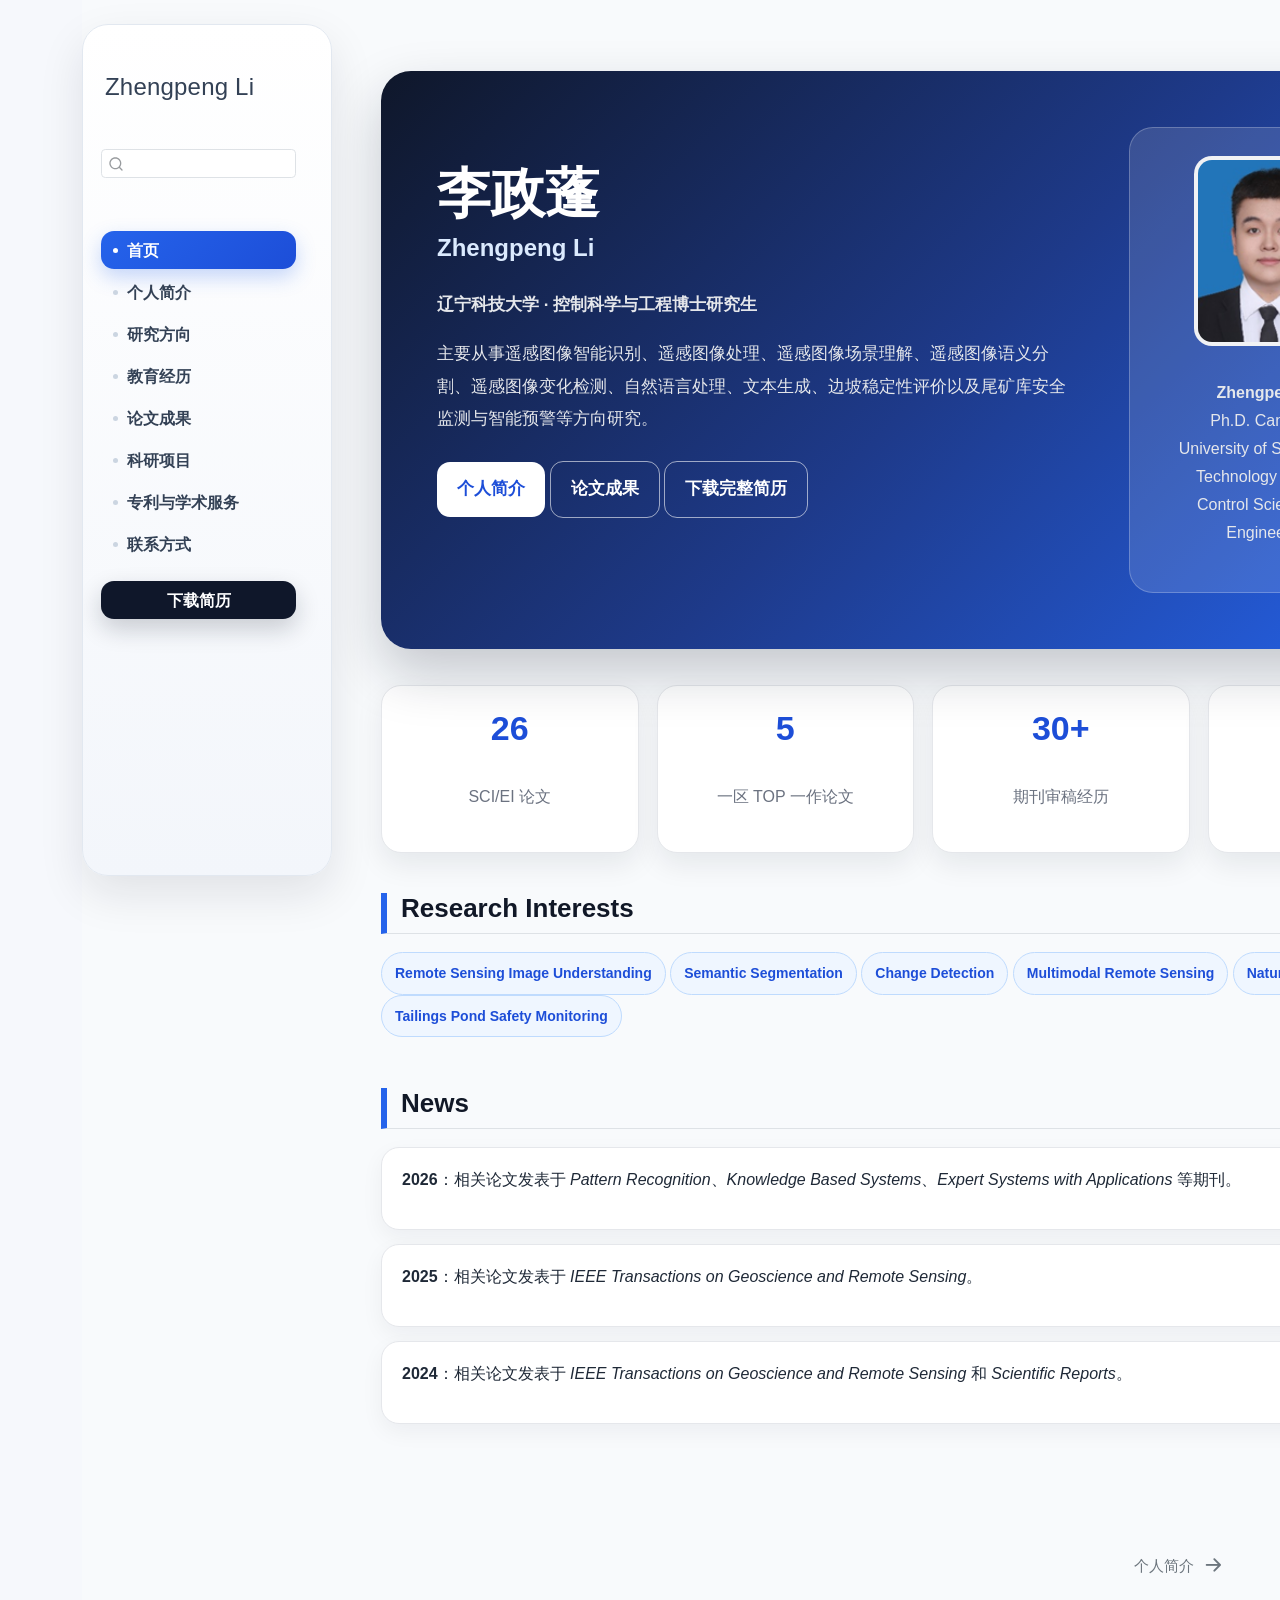
==== docs/index.html @ 73897a8d "Deploy homepage docs only" ====
<!DOCTYPE html>
<html xmlns="http://www.w3.org/1999/xhtml" lang="en" xml:lang="en"><head>

<meta charset="utf-8">
<meta name="generator" content="quarto-1.9.38">

<meta name="viewport" content="width=device-width, initial-scale=1.0, user-scalable=yes">


<title>首页 – Zhengpeng Li</title>
<style>
/* Default styles provided by pandoc.
** See https://pandoc.org/MANUAL.html#variables-for-html for config info.
*/
code{white-space: pre-wrap;}
span.smallcaps{font-variant: small-caps;}
div.columns{display: flex; gap: min(4vw, 1.5em);}
div.column{flex: auto; overflow-x: auto;}
div.hanging-indent{margin-left: 1.5em; text-indent: -1.5em;}
ul.task-list{list-style: none;}
ul.task-list li input[type="checkbox"] {
  width: 0.8em;
  margin: 0 0.8em 0.2em -1em; /* quarto-specific, see https://github.com/quarto-dev/quarto-cli/issues/4556 */ 
  vertical-align: middle;
}
</style>


<script src="site_libs/quarto-nav/quarto-nav.js"></script>
<script src="site_libs/quarto-nav/headroom.min.js"></script>
<script src="site_libs/clipboard/clipboard.min.js"></script>
<script src="site_libs/quarto-search/autocomplete.umd.js"></script>
<script src="site_libs/quarto-search/fuse.min.js"></script>
<script src="site_libs/quarto-search/quarto-search.js"></script>
<meta name="quarto:offset" content="./">
<link href="./about.html" rel="next">
<script src="site_libs/quarto-html/quarto.js" type="module"></script>
<script src="site_libs/quarto-html/tabsets/tabsets.js" type="module"></script>
<script src="site_libs/quarto-html/popper.min.js"></script>
<script src="site_libs/quarto-html/tippy.umd.min.js"></script>
<script src="site_libs/quarto-html/anchor.min.js"></script>
<link href="site_libs/quarto-html/tippy.css" rel="stylesheet">
<link href="site_libs/quarto-html/quarto-syntax-highlighting-15634bcf2e68342d4ad2dfa704d543f6.css" rel="stylesheet" id="quarto-text-highlighting-styles">
<script src="site_libs/bootstrap/bootstrap.min.js"></script>
<link href="site_libs/bootstrap/bootstrap-icons.css" rel="stylesheet">
<link href="site_libs/bootstrap/bootstrap-787e033c7b6f65c9dfccb6078e5d2d34.min.css" rel="stylesheet" append-hash="true" id="quarto-bootstrap" data-mode="light">
<script id="quarto-search-options" type="application/json">{
  "location": "sidebar",
  "copy-button": false,
  "collapse-after": 3,
  "panel-placement": "start",
  "type": "textbox",
  "limit": 50,
  "keyboard-shortcut": [
    "f",
    "/",
    "s"
  ],
  "show-item-context": false,
  "language": {
    "search-no-results-text": "No results",
    "search-matching-documents-text": "matching documents",
    "search-copy-link-title": "Copy link to search",
    "search-hide-matches-text": "Hide additional matches",
    "search-more-match-text": "more match in this document",
    "search-more-matches-text": "more matches in this document",
    "search-clear-button-title": "Clear",
    "search-text-placeholder": "",
    "search-detached-cancel-button-title": "Cancel",
    "search-submit-button-title": "Submit",
    "search-label": "Search"
  }
}</script>
<style>html{ scroll-behavior: smooth; }</style>


<link rel="stylesheet" href="styles.css">
</head>

<body class="nav-sidebar docked fullcontent quarto-light">

<div id="quarto-search-results"></div>
  <header id="quarto-header" class="headroom fixed-top">
  <nav class="quarto-secondary-nav">
    <div class="container-fluid d-flex">
      <button type="button" class="quarto-btn-toggle btn" data-bs-toggle="collapse" role="button" data-bs-target=".quarto-sidebar-collapse-item" aria-controls="quarto-sidebar" aria-expanded="false" aria-label="Toggle sidebar navigation" onclick="if (window.quartoToggleHeadroom) { window.quartoToggleHeadroom(); }">
        <i class="bi bi-layout-text-sidebar-reverse"></i>
      </button>
        <nav class="quarto-page-breadcrumbs" aria-label="breadcrumb"><ol class="breadcrumb"><li class="breadcrumb-item"><a href="./index.html">首页</a></li></ol></nav>
        <a class="flex-grow-1" role="navigation" data-bs-toggle="collapse" data-bs-target=".quarto-sidebar-collapse-item" aria-controls="quarto-sidebar" aria-expanded="false" aria-label="Toggle sidebar navigation" onclick="if (window.quartoToggleHeadroom) { window.quartoToggleHeadroom(); }">      
        </a>
      <button type="button" class="btn quarto-search-button" aria-label="Search" onclick="window.quartoOpenSearch();">
        <i class="bi bi-search"></i>
      </button>
    </div>
  </nav>
</header>
<!-- content -->
<div id="quarto-content" class="quarto-container page-columns page-rows-contents page-layout-article">
<!-- sidebar -->
  <nav id="quarto-sidebar" class="sidebar collapse collapse-horizontal quarto-sidebar-collapse-item sidebar-navigation docked overflow-auto">
    <div class="pt-lg-2 mt-2 text-left sidebar-header">
    <div class="sidebar-title mb-0 py-0">
      <a href="./">Zhengpeng Li</a> 
    </div>
      </div>
        <div class="mt-2 flex-shrink-0 align-items-center">
        <div class="sidebar-search">
        <div id="quarto-search" class="" title="Search"></div>
        </div>
        </div>
    <div class="sidebar-menu-container"> 
    <ul class="list-unstyled mt-1">
        <li class="sidebar-item">
  <div class="sidebar-item-container"> 
  <a href="./index.html" class="sidebar-item-text sidebar-link active">
 <span class="menu-text">首页</span></a>
  </div>
</li>
        <li class="sidebar-item">
  <div class="sidebar-item-container"> 
  <a href="./about.html" class="sidebar-item-text sidebar-link">
 <span class="menu-text">个人简介</span></a>
  </div>
</li>
        <li class="sidebar-item">
  <div class="sidebar-item-container"> 
  <a href="./research.html" class="sidebar-item-text sidebar-link">
 <span class="menu-text">研究方向</span></a>
  </div>
</li>
        <li class="sidebar-item">
  <div class="sidebar-item-container"> 
  <a href="./education.html" class="sidebar-item-text sidebar-link">
 <span class="menu-text">教育经历</span></a>
  </div>
</li>
        <li class="sidebar-item">
  <div class="sidebar-item-container"> 
  <a href="./publications.html" class="sidebar-item-text sidebar-link">
 <span class="menu-text">论文成果</span></a>
  </div>
</li>
        <li class="sidebar-item">
  <div class="sidebar-item-container"> 
  <a href="./projects.html" class="sidebar-item-text sidebar-link">
 <span class="menu-text">科研项目</span></a>
  </div>
</li>
        <li class="sidebar-item">
  <div class="sidebar-item-container"> 
  <a href="./service.html" class="sidebar-item-text sidebar-link">
 <span class="menu-text">专利与学术服务</span></a>
  </div>
</li>
        <li class="sidebar-item">
  <div class="sidebar-item-container"> 
  <a href="./contact.html" class="sidebar-item-text sidebar-link">
 <span class="menu-text">联系方式</span></a>
  </div>
</li>
        <li class="sidebar-item">
  <div class="sidebar-item-container"> 
  <a href="./CV.pdf" class="sidebar-item-text sidebar-link">
 <span class="menu-text">下载简历</span></a>
  </div>
</li>
    </ul>
    </div>
</nav>
<div id="quarto-sidebar-glass" class="quarto-sidebar-collapse-item" data-bs-toggle="collapse" data-bs-target=".quarto-sidebar-collapse-item"></div>
<!-- margin-sidebar -->
    
<!-- main -->
<main class="content" id="quarto-document-content">

<header id="title-block-header" class="quarto-title-block default">
<div class="quarto-title">
<h1 class="title">首页</h1>
</div>



<div class="quarto-title-meta">

    
  
    
  </div>
  


</header>


<div class="home-hero">
<section id="李政蓬" class="level1 home-left">
<h1>李政蓬</h1>
<section id="zhengpeng-li" class="level2">
<h2 class="anchored" data-anchor-id="zhengpeng-li">Zhengpeng Li</h2>
<p><strong>辽宁科技大学 · 控制科学与工程博士研究生</strong></p>
<p>主要从事遥感图像智能识别、遥感图像处理、遥感图像场景理解、遥感图像语义分割、遥感图像变化检测、自然语言处理、文本生成、边坡稳定性评价以及尾矿库安全监测与智能预警等方向研究。</p>
<div class="home-buttons">
<p><a href="./about.html" class="btn-main">个人简介</a> <a href="./publications.html" class="btn-light">论文成果</a> <a href="CV.pdf" class="btn-light" target="_blank">下载完整简历</a></p>
</div>
</section>
</section>
<div class="home-right">
<p><img class="profile-img" src="images/profile.png" alt="Zhengpeng Li" onerror="this.style.display='none'; document.querySelector('.avatar-fallback').style.display='flex';"></p>
<div class="avatar-fallback">
李
</div>
<p><strong>Zhengpeng Li</strong><br>
Ph.D.&nbsp;Candidate<br>
University of Science and Technology Liaoning<br>
Control Science and Engineering</p>
</div>
</div>
<div class="stats-grid">
<div class="stat-card">
<p><strong>26</strong><br>
SCI/EI 论文</p>
</div>
<div class="stat-card">
<p><strong>5</strong><br>
一区 TOP 一作论文</p>
</div>
<div class="stat-card">
<p><strong>30+</strong><br>
期刊审稿经历</p>
</div>
<div class="stat-card">
<p><strong>4</strong><br>
发明专利公开</p>
</div>
</div>
<section id="research-interests" class="level2">
<h2 class="anchored" data-anchor-id="research-interests">Research Interests</h2>
<div class="tag-box">
<p><span>Remote Sensing Image Understanding</span> <span>Semantic Segmentation</span> <span>Change Detection</span> <span>Multimodal Remote Sensing</span> <span>Natural Language Processing</span> <span>Tailings Pond Safety Monitoring</span></p>
</div>
</section>
<section id="news" class="level2">
<h2 class="anchored" data-anchor-id="news">News</h2>
<div class="news-card">
<p><strong>2026</strong>：相关论文发表于 <em>Pattern Recognition</em>、<em>Knowledge Based Systems</em>、<em>Expert Systems with Applications</em> 等期刊。</p>
</div>
<div class="news-card">
<p><strong>2025</strong>：相关论文发表于 <em>IEEE Transactions on Geoscience and Remote Sensing</em>。</p>
</div>
<div class="news-card">
<p><strong>2024</strong>：相关论文发表于 <em>IEEE Transactions on Geoscience and Remote Sensing</em> 和 <em>Scientific Reports</em>。</p>
</div>


</section>

</main> <!-- /main -->
<script id="quarto-html-after-body" type="application/javascript">
  window.document.addEventListener("DOMContentLoaded", function (event) {
    const icon = "";
    const anchorJS = new window.AnchorJS();
    anchorJS.options = {
      placement: 'right',
      icon: icon
    };
    anchorJS.add('.anchored');
    const isCodeAnnotation = (el) => {
      for (const clz of el.classList) {
        if (clz.startsWith('code-annotation-')) {                     
          return true;
        }
      }
      return false;
    }
    const onCopySuccess = function(e) {
      // button target
      const button = e.trigger;
      // don't keep focus
      button.blur();
      // flash "checked"
      button.classList.add('code-copy-button-checked');
      var currentTitle = button.getAttribute("title");
      button.setAttribute("title", "Copied!");
      let tooltip;
      if (window.bootstrap) {
        button.setAttribute("data-bs-toggle", "tooltip");
        button.setAttribute("data-bs-placement", "left");
        button.setAttribute("data-bs-title", "Copied!");
        tooltip = new bootstrap.Tooltip(button, 
          { trigger: "manual", 
            customClass: "code-copy-button-tooltip",
            offset: [0, -8]});
        tooltip.show();    
      }
      setTimeout(function() {
        if (tooltip) {
          tooltip.hide();
          button.removeAttribute("data-bs-title");
          button.removeAttribute("data-bs-toggle");
          button.removeAttribute("data-bs-placement");
        }
        button.setAttribute("title", currentTitle);
        button.classList.remove('code-copy-button-checked');
      }, 1000);
      // clear code selection
      e.clearSelection();
    }
    const getTextToCopy = function(trigger) {
      const outerScaffold = trigger.parentElement.cloneNode(true);
      const codeEl = outerScaffold.querySelector('code');
      for (const childEl of codeEl.children) {
        if (isCodeAnnotation(childEl)) {
          childEl.remove();
        }
      }
      return codeEl.innerText;
    }
    const clipboard = new window.ClipboardJS('.code-copy-button:not([data-in-quarto-modal])', {
      text: getTextToCopy
    });
    clipboard.on('success', onCopySuccess);
    if (window.document.getElementById('quarto-embedded-source-code-modal')) {
      const clipboardModal = new window.ClipboardJS('.code-copy-button[data-in-quarto-modal]', {
        text: getTextToCopy,
        container: window.document.getElementById('quarto-embedded-source-code-modal')
      });
      clipboardModal.on('success', onCopySuccess);
    }
      var localhostRegex = new RegExp(/^(?:http|https):\/\/localhost\:?[0-9]*\//);
      var mailtoRegex = new RegExp(/^mailto:/);
        var filterRegex = new RegExp('/' + window.location.host + '/');
      var isInternal = (href) => {
          return filterRegex.test(href) || localhostRegex.test(href) || mailtoRegex.test(href);
      }
      // Inspect non-navigation links and adorn them if external
     var links = window.document.querySelectorAll('a[href]:not(.nav-link):not(.navbar-brand):not(.toc-action):not(.sidebar-link):not(.sidebar-item-toggle):not(.pagination-link):not(.no-external):not([aria-hidden]):not(.dropdown-item):not(.quarto-navigation-tool):not(.about-link)');
      for (var i=0; i<links.length; i++) {
        const link = links[i];
        if (!isInternal(link.href)) {
          // undo the damage that might have been done by quarto-nav.js in the case of
          // links that we want to consider external
          if (link.dataset.originalHref !== undefined) {
            link.href = link.dataset.originalHref;
          }
        }
      }
    function tippyHover(el, contentFn, onTriggerFn, onUntriggerFn) {
      const config = {
        allowHTML: true,
        maxWidth: 500,
        delay: 100,
        arrow: false,
        appendTo: function(el) {
            return el.parentElement;
        },
        interactive: true,
        interactiveBorder: 10,
        theme: 'quarto',
        placement: 'bottom-start',
      };
      if (contentFn) {
        config.content = contentFn;
      }
      if (onTriggerFn) {
        config.onTrigger = onTriggerFn;
      }
      if (onUntriggerFn) {
        config.onUntrigger = onUntriggerFn;
      }
      window.tippy(el, config); 
    }
    const noterefs = window.document.querySelectorAll('a[role="doc-noteref"]');
    for (var i=0; i<noterefs.length; i++) {
      const ref = noterefs[i];
      tippyHover(ref, function() {
        // use id or data attribute instead here
        let href = ref.getAttribute('data-footnote-href') || ref.getAttribute('href');
        try { href = new URL(href).hash; } catch {}
        const id = href.replace(/^#\/?/, "");
        const note = window.document.getElementById(id);
        if (note) {
          return note.innerHTML;
        } else {
          return "";
        }
      });
    }
    const xrefs = window.document.querySelectorAll('a.quarto-xref');
    const processXRef = (id, note) => {
      // Strip column container classes
      const stripColumnClz = (el) => {
        el.classList.remove("page-full", "page-columns");
        if (el.children) {
          for (const child of el.children) {
            stripColumnClz(child);
          }
        }
      }
      stripColumnClz(note)
      if (id === null || id.startsWith('sec-')) {
        // Special case sections, only their first couple elements
        const container = document.createElement("div");
        if (note.children && note.children.length > 2) {
          container.appendChild(note.children[0].cloneNode(true));
          for (let i = 1; i < note.children.length; i++) {
            const child = note.children[i];
            if (child.tagName === "P" && child.innerText === "") {
              continue;
            } else {
              container.appendChild(child.cloneNode(true));
              break;
            }
          }
          if (window.Quarto?.typesetMath) {
            window.Quarto.typesetMath(container);
          }
          return container.innerHTML
        } else {
          if (window.Quarto?.typesetMath) {
            window.Quarto.typesetMath(note);
          }
          return note.innerHTML;
        }
      } else {
        // Remove any anchor links if they are present
        const anchorLink = note.querySelector('a.anchorjs-link');
        if (anchorLink) {
          anchorLink.remove();
        }
        if (window.Quarto?.typesetMath) {
          window.Quarto.typesetMath(note);
        }
        if (note.classList.contains("callout")) {
          return note.outerHTML;
        } else {
          return note.innerHTML;
        }
      }
    }
    for (var i=0; i<xrefs.length; i++) {
      const xref = xrefs[i];
      tippyHover(xref, undefined, function(instance) {
        instance.disable();
        let url = xref.getAttribute('href');
        let hash = undefined; 
        if (url.startsWith('#')) {
          hash = url;
        } else {
          try { hash = new URL(url).hash; } catch {}
        }
        if (hash) {
          const id = hash.replace(/^#\/?/, "");
          const note = window.document.getElementById(id);
          if (note !== null) {
            try {
              const html = processXRef(id, note.cloneNode(true));
              instance.setContent(html);
            } finally {
              instance.enable();
              instance.show();
            }
          } else {
            // See if we can fetch this
            fetch(url.split('#')[0])
            .then(res => res.text())
            .then(html => {
              const parser = new DOMParser();
              const htmlDoc = parser.parseFromString(html, "text/html");
              const note = htmlDoc.getElementById(id);
              if (note !== null) {
                const html = processXRef(id, note);
                instance.setContent(html);
              } 
            }).finally(() => {
              instance.enable();
              instance.show();
            });
          }
        } else {
          // See if we can fetch a full url (with no hash to target)
          // This is a special case and we should probably do some content thinning / targeting
          fetch(url)
          .then(res => res.text())
          .then(html => {
            const parser = new DOMParser();
            const htmlDoc = parser.parseFromString(html, "text/html");
            const note = htmlDoc.querySelector('main.content');
            if (note !== null) {
              // This should only happen for chapter cross references
              // (since there is no id in the URL)
              // remove the first header
              if (note.children.length > 0 && note.children[0].tagName === "HEADER") {
                note.children[0].remove();
              }
              const html = processXRef(null, note);
              instance.setContent(html);
            } 
          }).finally(() => {
            instance.enable();
            instance.show();
          });
        }
      }, function(instance) {
      });
    }
        let selectedAnnoteEl;
        const selectorForAnnotation = ( cell, annotation) => {
          let cellAttr = 'data-code-cell="' + cell + '"';
          let lineAttr = 'data-code-annotation="' +  annotation + '"';
          const selector = 'span[' + cellAttr + '][' + lineAttr + ']';
          return selector;
        }
        const selectCodeLines = (annoteEl) => {
          const doc = window.document;
          const targetCell = annoteEl.getAttribute("data-target-cell");
          const targetAnnotation = annoteEl.getAttribute("data-target-annotation");
          const annoteSpan = window.document.querySelector(selectorForAnnotation(targetCell, targetAnnotation));
          const lines = annoteSpan.getAttribute("data-code-lines").split(",");
          const lineIds = lines.map((line) => {
            return targetCell + "-" + line;
          })
          let top = null;
          let height = null;
          let parent = null;
          if (lineIds.length > 0) {
              //compute the position of the single el (top and bottom and make a div)
              const el = window.document.getElementById(lineIds[0]);
              top = el.offsetTop;
              height = el.offsetHeight;
              parent = el.parentElement.parentElement;
            if (lineIds.length > 1) {
              const lastEl = window.document.getElementById(lineIds[lineIds.length - 1]);
              const bottom = lastEl.offsetTop + lastEl.offsetHeight;
              height = bottom - top;
            }
            if (top !== null && height !== null && parent !== null) {
              // cook up a div (if necessary) and position it 
              let div = window.document.getElementById("code-annotation-line-highlight");
              if (div === null) {
                div = window.document.createElement("div");
                div.setAttribute("id", "code-annotation-line-highlight");
                div.style.position = 'absolute';
                parent.appendChild(div);
              }
              div.style.top = top - 2 + "px";
              div.style.height = height + 4 + "px";
              div.style.left = 0;
              let gutterDiv = window.document.getElementById("code-annotation-line-highlight-gutter");
              if (gutterDiv === null) {
                gutterDiv = window.document.createElement("div");
                gutterDiv.setAttribute("id", "code-annotation-line-highlight-gutter");
                gutterDiv.style.position = 'absolute';
                const codeCell = window.document.getElementById(targetCell);
                const gutter = codeCell.querySelector('.code-annotation-gutter');
                gutter.appendChild(gutterDiv);
              }
              gutterDiv.style.top = top - 2 + "px";
              gutterDiv.style.height = height + 4 + "px";
            }
            selectedAnnoteEl = annoteEl;
          }
        };
        const unselectCodeLines = () => {
          const elementsIds = ["code-annotation-line-highlight", "code-annotation-line-highlight-gutter"];
          elementsIds.forEach((elId) => {
            const div = window.document.getElementById(elId);
            if (div) {
              div.remove();
            }
          });
          selectedAnnoteEl = undefined;
        };
          // Handle positioning of the toggle
      window.addEventListener(
        "resize",
        throttle(() => {
          elRect = undefined;
          if (selectedAnnoteEl) {
            selectCodeLines(selectedAnnoteEl);
          }
        }, 10)
      );
      function throttle(fn, ms) {
      let throttle = false;
      let timer;
        return (...args) => {
          if(!throttle) { // first call gets through
              fn.apply(this, args);
              throttle = true;
          } else { // all the others get throttled
              if(timer) clearTimeout(timer); // cancel #2
              timer = setTimeout(() => {
                fn.apply(this, args);
                timer = throttle = false;
              }, ms);
          }
        };
      }
        // Attach click handler to the DT
        const annoteDls = window.document.querySelectorAll('dt[data-target-cell]');
        for (const annoteDlNode of annoteDls) {
          annoteDlNode.addEventListener('click', (event) => {
            const clickedEl = event.target;
            if (clickedEl !== selectedAnnoteEl) {
              unselectCodeLines();
              const activeEl = window.document.querySelector('dt[data-target-cell].code-annotation-active');
              if (activeEl) {
                activeEl.classList.remove('code-annotation-active');
              }
              selectCodeLines(clickedEl);
              clickedEl.classList.add('code-annotation-active');
            } else {
              // Unselect the line
              unselectCodeLines();
              clickedEl.classList.remove('code-annotation-active');
            }
          });
        }
    const findCites = (el) => {
      const parentEl = el.parentElement;
      if (parentEl) {
        const cites = parentEl.dataset.cites;
        if (cites) {
          return {
            el,
            cites: cites.split(' ')
          };
        } else {
          return findCites(el.parentElement)
        }
      } else {
        return undefined;
      }
    };
    var bibliorefs = window.document.querySelectorAll('a[role="doc-biblioref"]');
    for (var i=0; i<bibliorefs.length; i++) {
      const ref = bibliorefs[i];
      const citeInfo = findCites(ref);
      if (citeInfo) {
        tippyHover(citeInfo.el, function() {
          var popup = window.document.createElement('div');
          citeInfo.cites.forEach(function(cite) {
            var citeDiv = window.document.createElement('div');
            citeDiv.classList.add('hanging-indent');
            citeDiv.classList.add('csl-entry');
            var biblioDiv = window.document.getElementById('ref-' + cite);
            if (biblioDiv) {
              citeDiv.innerHTML = biblioDiv.innerHTML;
            }
            popup.appendChild(citeDiv);
          });
          return popup.innerHTML;
        });
      }
    }
  });
  </script>
<nav class="page-navigation">
  <div class="nav-page nav-page-previous">
  </div>
  <div class="nav-page nav-page-next">
      <a href="./about.html" class="pagination-link" aria-label="个人简介">
        <span class="nav-page-text">个人简介</span> <i class="bi bi-arrow-right-short"></i>
      </a>
  </div>
</nav>
</div> <!-- /content -->




<script src="site_libs/quarto-html/zenscroll-min.js"></script>
</body></html>
---- docs/site_libs/quarto-html/quarto-syntax-highlighting-15634bcf2e68342d4ad2dfa704d543f6.css ----
/* quarto syntax highlight colors */
:root {
  --quarto-hl-ot-color: #003B4F;
  --quarto-hl-at-color: #657422;
  --quarto-hl-ss-color: #20794D;
  --quarto-hl-an-color: #5E5E5E;
  --quarto-hl-fu-color: #4758AB;
  --quarto-hl-st-color: #20794D;
  --quarto-hl-cf-color: #003B4F;
  --quarto-hl-op-color: #5E5E5E;
  --quarto-hl-er-color: #AD0000;
  --quarto-hl-bn-color: #AD0000;
  --quarto-hl-al-color: #AD0000;
  --quarto-hl-va-color: #111111;
  --quarto-hl-bu-color: inherit;
  --quarto-hl-ex-color: inherit;
  --quarto-hl-pp-color: #AD0000;
  --quarto-hl-in-color: #5E5E5E;
  --quarto-hl-vs-color: #20794D;
  --quarto-hl-wa-color: #5E5E5E;
  --quarto-hl-do-color: #5E5E5E;
  --quarto-hl-im-color: #00769E;
  --quarto-hl-ch-color: #20794D;
  --quarto-hl-dt-color: #AD0000;
  --quarto-hl-fl-color: #AD0000;
  --quarto-hl-co-color: #5E5E5E;
  --quarto-hl-cv-color: #5E5E5E;
  --quarto-hl-cn-color: #8f5902;
  --quarto-hl-sc-color: #5E5E5E;
  --quarto-hl-dv-color: #AD0000;
  --quarto-hl-kw-color: #003B4F;
}

/* other quarto variables */
:root {
  --quarto-font-monospace: SFMono-Regular, Menlo, Monaco, Consolas, "Liberation Mono", "Courier New", monospace;
}

/* syntax highlight based on Pandoc's rules */
pre > code.sourceCode > span {
  color: #003B4F;
}

code.sourceCode > span {
  color: #003B4F;
}

div.sourceCode,
div.sourceCode pre.sourceCode {
  color: #003B4F;
}

/* Normal */
code span {
  color: #003B4F;
}

/* Alert */
code span.al {
  color: #AD0000;
  font-style: inherit;
}

/* Annotation */
code span.an {
  color: #5E5E5E;
  font-style: inherit;
}

/* Attribute */
code span.at {
  color: #657422;
  font-style: inherit;
}

/* BaseN */
code span.bn {
  color: #AD0000;
  font-style: inherit;
}

/* BuiltIn */
code span.bu {
  font-style: inherit;
}

/* ControlFlow */
code span.cf {
  color: #003B4F;
  font-weight: bold;
  font-style: inherit;
}

/* Char */
code span.ch {
  color: #20794D;
  font-style: inherit;
}

/* Constant */
code span.cn {
  color: #8f5902;
  font-style: inherit;
}

/* Comment */
code span.co {
  color: #5E5E5E;
  font-style: inherit;
}

/* CommentVar */
code span.cv {
  color: #5E5E5E;
  font-style: italic;
}

/* Documentation */
code span.do {
  color: #5E5E5E;
  font-style: italic;
}

/* DataType */
code span.dt {
  color: #AD0000;
  font-style: inherit;
}

/* DecVal */
code span.dv {
  color: #AD0000;
  font-style: inherit;
}

/* Error */
code span.er {
  color: #AD0000;
  font-style: inherit;
}

/* Extension */
code span.ex {
  font-style: inherit;
}

/* Float */
code span.fl {
  color: #AD0000;
  font-style: inherit;
}

/* Function */
code span.fu {
  color: #4758AB;
  font-style: inherit;
}

/* Import */
code span.im {
  color: #00769E;
  font-style: inherit;
}

/* Information */
code span.in {
  color: #5E5E5E;
  font-style: inherit;
}

/* Keyword */
code span.kw {
  color: #003B4F;
  font-weight: bold;
  font-style: inherit;
}

/* Operator */
code span.op {
  color: #5E5E5E;
  font-style: inherit;
}

/* Other */
code span.ot {
  color: #003B4F;
  font-style: inherit;
}

/* Preprocessor */
code span.pp {
  color: #AD0000;
  font-style: inherit;
}

/* SpecialChar */
code span.sc {
  color: #5E5E5E;
  font-style: inherit;
}

/* SpecialString */
code span.ss {
  color: #20794D;
  font-style: inherit;
}

/* String */
code span.st {
  color: #20794D;
  font-style: inherit;
}

/* Variable */
code span.va {
  color: #111111;
  font-style: inherit;
}

/* VerbatimString */
code span.vs {
  color: #20794D;
  font-style: inherit;
}

/* Warning */
code span.wa {
  color: #5E5E5E;
  font-style: italic;
}

.prevent-inlining {
  content: "</";
}

/*# sourceMappingURL=f23921c56f73e400b49028c9186a1aa0.css.map */
---- docs/styles.css ----
body {
  background: #f8fafc;
  color: #1f2937;
  font-family: "Microsoft YaHei", "PingFang SC", Arial, sans-serif;
  line-height: 1.75;
}

.navbar {
  display: none !important;
}

.quarto-title-block {
  display: none !important;
}

#quarto-content {
  background: #f8fafc;
}

main.content {
  max-width: 1080px;
  margin-left: auto !important;
  margin-right: auto !important;
  padding: 34px 52px 70px 52px;
}

#quarto-sidebar,
.sidebar {
  background: #f3f6fb !important;
  border-right: 1px solid #e5e7eb !important;
}

.sidebar-title {
  font-size: 24px !important;
  font-weight: 850 !important;
  color: #0f172a !important;
  line-height: 1.25;
}

.sidebar-subtitle {
  font-size: 14px !important;
  color: #64748b !important;
}

.sidebar-item-text {
  font-size: 16px;
  font-weight: 650;
}

#quarto-sidebar a {
  color: #334155;
  text-decoration: none;
}

#quarto-sidebar a:hover {
  color: #2563eb;
  background: #eaf1ff;
}

#quarto-sidebar .active {
  color: #2563eb !important;
  font-weight: 800;
}

h1 {
  font-size: 34px;
  font-weight: 900;
  color: #111827;
  margin-bottom: 24px;
}

h2 {
  margin-top: 34px;
  margin-bottom: 18px;
  padding-left: 14px;
  border-left: 6px solid #2563eb;
  font-size: 26px;
  font-weight: 850;
  color: #111827;
}

h3 {
  margin-top: 24px;
  margin-bottom: 12px;
  color: #1e3a8a;
  font-size: 20px;
  font-weight: 820;
}

p {
  font-size: 16px;
}

.home-hero {
  max-width: 960px;
  margin: 0 auto 32px auto;
  padding: 46px;
  border-radius: 30px;
  background: linear-gradient(135deg, #0f172a 0%, #1e3a8a 52%, #2563eb 100%);
  color: #ffffff;
  display: grid;
  grid-template-columns: 1.45fr 0.55fr;
  gap: 36px;
  box-shadow: 0 24px 54px rgba(15, 23, 42, 0.22);
  position: relative;
  overflow: hidden;
}

.home-left,
.home-right {
  position: relative;
  z-index: 1;
}

.home-left h1 {
  color: #ffffff;
  font-size: 54px;
  border: none;
  margin-bottom: 8px;
}

.home-left h2 {
  color: #dbeafe;
  border: none;
  padding-left: 0;
  margin-top: 0;
  font-size: 24px;
}

.home-left p {
  color: #e5e7eb;
}

.home-buttons {
  margin-top: 26px;
  display: flex;
  gap: 14px;
  flex-wrap: wrap;
}

.btn-main,
.btn-light {
  display: inline-block;
  padding: 11px 20px;
  border-radius: 13px;
  font-weight: 750;
  text-decoration: none !important;
}

.btn-main {
  background: #ffffff;
  color: #1d4ed8 !important;
}

.btn-light {
  color: #ffffff !important;
  border: 1px solid rgba(255, 255, 255, 0.58);
}

.home-right {
  background: rgba(255, 255, 255, 0.13);
  border: 1px solid rgba(255, 255, 255, 0.23);
  border-radius: 24px;
  padding: 26px;
  text-align: center;
  align-self: center;
  color: #e5e7eb;
}

.profile-img {
  width: 150px;
  height: 190px;
  object-fit: cover;
  border-radius: 18px;
  border: 4px solid rgba(255, 255, 255, 0.45);
  margin-bottom: 16px;
  background: #e5e7eb;
}

.avatar-fallback {
  width: 150px;
  height: 190px;
  display: none;
  align-items: center;
  justify-content: center;
  margin: 0 auto 16px auto;
  border-radius: 18px;
  border: 4px solid rgba(255, 255, 255, 0.45);
  background: rgba(255, 255, 255, 0.16);
  font-size: 60px;
  font-weight: 900;
  color: #ffffff;
}

.stats-grid {
  max-width: 960px;
  margin: 28px auto 36px auto;
  display: grid;
  grid-template-columns: repeat(4, 1fr);
  gap: 18px;
}

.stat-card {
  background: #ffffff;
  border-radius: 20px;
  padding: 24px;
  text-align: center;
  border: 1px solid #e5e7eb;
  box-shadow: 0 12px 28px rgba(15, 23, 42, 0.08);
  color: #6b7280;
}

.stat-card strong {
  display: block;
  font-size: 34px;
  line-height: 1.1;
  color: #1d4ed8;
  margin-bottom: 8px;
}

.content-card,
.news-card,
.info-card,
.research-card,
.paper-card,
.project-card,
.contact-card,
.timeline-item,
.honor-card {
  background: #ffffff;
  border: 1px solid #e5e7eb;
  border-radius: 18px;
  box-shadow: 0 8px 22px rgba(15, 23, 42, 0.05);
}

.content-card {
  padding: 22px 24px;
}

.news-card,
.project-card,
.paper-card {
  padding: 18px 20px;
  margin: 14px 0;
}

.info-grid,
.research-grid,
.contact-grid {
  display: grid;
  grid-template-columns: repeat(2, 1fr);
  gap: 18px;
}

.info-card,
.research-card,
.contact-card {
  padding: 20px;
}

.honor-grid {
  display: grid;
  grid-template-columns: repeat(5, 1fr);
  gap: 14px;
}

.honor-card {
  padding: 18px;
  text-align: center;
  color: #1e3a8a;
}

.tag-box {
  display: flex;
  flex-wrap: wrap;
  gap: 10px;
  margin: 18px 0 28px 0;
}

.tag-box span {
  display: inline-block;
  padding: 8px 13px;
  border-radius: 999px;
  background: #eff6ff;
  color: #1d4ed8;
  border: 1px solid #bfdbfe;
  font-size: 14px;
  font-weight: 650;
}

.timeline {
  display: flex;
  flex-direction: column;
  gap: 16px;
}

.timeline-item {
  padding: 20px 22px;
  border-left: 4px solid #60a5fa;
  border-radius: 0 16px 16px 0;
}

.timeline-item h2 {
  border: none;
  padding-left: 0;
  margin-top: 0;
  font-size: 22px;
}

.timeline-time {
  color: #2563eb;
  font-weight: 800;
  margin-bottom: 6px;
}

.paper-list {
  display: flex;
  flex-direction: column;
  gap: 16px;
}

.paper-label {
  display: inline-block;
  margin-top: 10px;
  padding: 5px 11px;
  border-radius: 999px;
  background: #dcfce7;
  color: #166534;
  font-size: 13px;
  font-weight: 750;
}

.paper-label.blue {
  background: #dbeafe;
  color: #1d4ed8;
}

.paper-label.orange {
  background: #ffedd5;
  color: #c2410c;
}

.paper-label.gray {
  background: #f3f4f6;
  color: #374151;
}

.footer-note {
  text-align: center;
  color: #6b7280;
  margin-top: 42px;
  padding: 22px;
  border-top: 1px solid #e5e7eb;
}

@media (max-width: 1100px) {
  .home-hero {
    grid-template-columns: 1fr;
    padding: 34px;
  }

  .stats-grid,
  .info-grid,
  .research-grid,
  .contact-grid {
    grid-template-columns: repeat(2, 1fr);
  }

  .honor-grid {
    grid-template-columns: repeat(2, 1fr);
  }

  .home-left h1 {
    font-size: 42px;
  }
}

@media (max-width: 700px) {
  main.content {
    padding: 20px 16px 36px 16px;
  }

  .home-hero {
    padding: 26px;
    border-radius: 22px;
  }

  .stats-grid,
  .info-grid,
  .research-grid,
  .contact-grid,
  .honor-grid {
    grid-template-columns: 1fr;
  }

  .home-left h1 {
    font-size: 36px;
  }

  h1 {
    font-size: 30px;
  }

  h2 {
    font-size: 24px;
  }
}

@media (min-width: 992px) {
  :root {
    --left-blank-space: 100px;   /* 侧边栏左边留白宽度，可以改成 40px / 50px */
    --sidebar-width-custom: 220px;
  }

  /* 让左侧侧边栏不要紧贴浏览器左边 */
  #quarto-sidebar {
    left: var(--left-blank-space) !important;
    width: var(--sidebar-width-custom) !important;
    border-left: 1px solid #e5e7eb !important;
    border-radius: 0 0 18px 18px;
  }

  /* 正文区域整体向右移动，避免和侧边栏重叠 */
  #quarto-content {
    margin-left: var(--left-blank-space) !important;
  }

  /* 正文内容继续保持居中和两侧留白 */
  main.content {
    max-width: 960px;
    margin-left: auto !important;
    margin-right: auto !important;
    padding: 34px 48px 70px 48px;
  }
}

/* =========================================================
   美化左侧侧边栏 Sidebar
========================================================= */

@media (min-width: 992px) {

  :root {
    --homepage-left-gap: 56px;          /* 侧边栏左侧留白 */
    --homepage-sidebar-width: 250px;    /* 侧边栏宽度 */
    --homepage-sidebar-radius: 26px;
  }

  /* 页面整体背景 */
  body {
    background: #f6f8fc !important;
  }

  /* 侧边栏整体卡片化 */
  body.nav-sidebar.docked #quarto-sidebar {
    left: var(--homepage-left-gap) !important;
    top: 24px !important;
    bottom: 24px !important;
    width: var(--homepage-sidebar-width) !important;
    height: calc(100vh - 48px) !important;

    background: linear-gradient(180deg, #ffffff 0%, #f3f6fb 100%) !important;
    border: 1px solid #e2e8f0 !important;
    border-radius: var(--homepage-sidebar-radius) !important;
    box-shadow: 0 18px 45px rgba(15, 23, 42, 0.10) !important;

    padding: 26px 18px 22px 18px !important;
    overflow-y: auto !important;
  }

  /* 正文整体右移，防止和侧边栏重叠 */
  body.nav-sidebar.docked #quarto-content {
    margin-left: calc(var(--homepage-left-gap) + 26px) !important;
  }

  /* 侧边栏标题 */
  #quarto-sidebar .sidebar-title {
    font-size: 24px !important;
    font-weight: 900 !important;
    color: #0f172a !important;
    letter-spacing: 0.2px;
    margin-bottom: 4px !important;
    padding-left: 4px;
  }

  /* 侧边栏副标题 */
  #quarto-sidebar .sidebar-subtitle {
    font-size: 13px !important;
    color: #64748b !important;
    font-weight: 500;
    margin-bottom: 18px !important;
    padding-left: 4px;
  }

  /* 搜索框区域 */
  #quarto-sidebar .sidebar-search {
    margin-top: 18px !important;
    margin-bottom: 22px !important;
  }

  #quarto-sidebar .aa-DetachedSearchButton {
    width: 100% !important;
    height: 38px !important;
    border-radius: 14px !important;
    border: 1px solid #dbe3ef !important;
    background: #ffffff !important;
    box-shadow: 0 4px 12px rgba(15, 23, 42, 0.04) !important;
  }

  #quarto-sidebar .aa-DetachedSearchButton:hover {
    border-color: #93c5fd !important;
    box-shadow: 0 6px 16px rgba(37, 99, 235, 0.10) !important;
  }

  /* 菜单整体间距 */
  #quarto-sidebar .sidebar-menu-container {
    margin-top: 10px !important;
  }

  #quarto-sidebar .sidebar-item {
    margin: 4px 0 !important;
  }

  #quarto-sidebar .sidebar-item-container {
    margin: 2px 0 !important;
  }

  /* 普通菜单项 */
  #quarto-sidebar .sidebar-item-container a {
    display: flex !important;
    align-items: center !important;
    min-height: 38px !important;

    padding: 8px 12px !important;
    border-radius: 13px !important;

    color: #334155 !important;
    font-size: 15.5px !important;
    font-weight: 650 !important;
    text-decoration: none !important;

    transition: all 0.18s ease !important;
  }

  #quarto-sidebar .sidebar-item-container a:hover {
    background: #eaf2ff !important;
    color: #1d4ed8 !important;
    transform: translateX(3px);
  }

  /* 菜单文字 */
  #quarto-sidebar .sidebar-item-text {
    font-size: 15.5px !important;
    font-weight: 650 !important;
    line-height: 1.25 !important;
  }

  /* 当前激活菜单 */
  #quarto-sidebar .sidebar-item-container .active,
  #quarto-sidebar .sidebar-item-container a.active,
  #quarto-sidebar .sidebar-item-text.active {
    background: linear-gradient(135deg, #2563eb, #1d4ed8) !important;
    color: #ffffff !important;
    font-weight: 800 !important;
    box-shadow: 0 8px 20px rgba(37, 99, 235, 0.26) !important;
  }

  #quarto-sidebar .sidebar-item-container a.active:hover {
    transform: translateX(0);
    color: #ffffff !important;
  }

  /* 给菜单增加左侧强调线 */
  #quarto-sidebar .sidebar-item-container a::before {
    content: "";
    width: 5px;
    height: 5px;
    margin-right: 9px;
    border-radius: 50%;
    background: #cbd5e1;
    transition: all 0.18s ease;
  }

  #quarto-sidebar .sidebar-item-container a:hover::before {
    background: #2563eb;
  }

  #quarto-sidebar .sidebar-item-container a.active::before {
    background: #ffffff;
  }

  /* 下载简历按钮特殊样式：最后一个菜单项 */
  #quarto-sidebar .sidebar-item:last-child .sidebar-item-container a {
    margin-top: 14px !important;
    background: #0f172a !important;
    color: #ffffff !important;
    justify-content: center !important;
    font-weight: 800 !important;
    box-shadow: 0 10px 24px rgba(15, 23, 42, 0.20) !important;
  }

  #quarto-sidebar .sidebar-item:last-child .sidebar-item-container a::before {
    display: none;
  }

  #quarto-sidebar .sidebar-item:last-child .sidebar-item-container a:hover {
    background: #1d4ed8 !important;
    color: #ffffff !important;
    transform: translateY(-2px);
  }

  /* 侧边栏滚动条 */
  #quarto-sidebar::-webkit-scrollbar {
    width: 6px;
  }

  #quarto-sidebar::-webkit-scrollbar-thumb {
    background: #cbd5e1;
    border-radius: 999px;
  }

  #quarto-sidebar::-webkit-scrollbar-track {
    background: transparent;
  }

  /* 正文区域居中 */
  main.content {
    max-width: 980px !important;
    margin-left: auto !important;
    margin-right: auto !important;
    padding: 54px 48px 70px 48px !important;
  }
}

/* 移动端恢复正常，不强制卡片侧边栏 */
@media (max-width: 991px) {
  #quarto-sidebar {
    border-radius: 0 !important;
    box-shadow: none !important;
  }

  main.content {
    padding: 24px 18px 42px 18px !important;
  }
}
/* =========================================================
   加宽中间正文内容和首页蓝色介绍区
========================================================= */

@media (min-width: 992px) {
  :root {
    --homepage-content-width: 1180px;
  }

  /* 加宽正文整体区域 */
  main.content {
    max-width: var(--homepage-content-width) !important;
    width: var(--homepage-content-width) !important;
    margin-left: auto !important;
    margin-right: auto !important;
    padding: 54px 48px 70px 48px !important;
  }

  /* 加宽首页蓝色介绍卡片 */
  .home-hero {
    max-width: var(--homepage-content-width) !important;
    width: 100% !important;
    margin: 0 auto 36px auto !important;
    padding: 56px 56px !important;
    grid-template-columns: minmax(0, 1.75fr) 280px !important;
    gap: 52px !important;
  }

  /* 左侧文字区域更宽 */
  .home-left p {
    max-width: 820px !important;
    font-size: 17px !important;
    line-height: 1.9 !important;
  }

  /* 右侧头像卡片稍微加宽，避免英文被挤成一列 */
  .home-right {
    width: 280px !important;
    padding: 28px 26px !important;
  }

  /* 统计卡片也跟随变宽 */
  .stats-grid {
    max-width: var(--homepage-content-width) !important;
    width: 100% !important;
    margin: 32px auto 40px auto !important;
  }
}
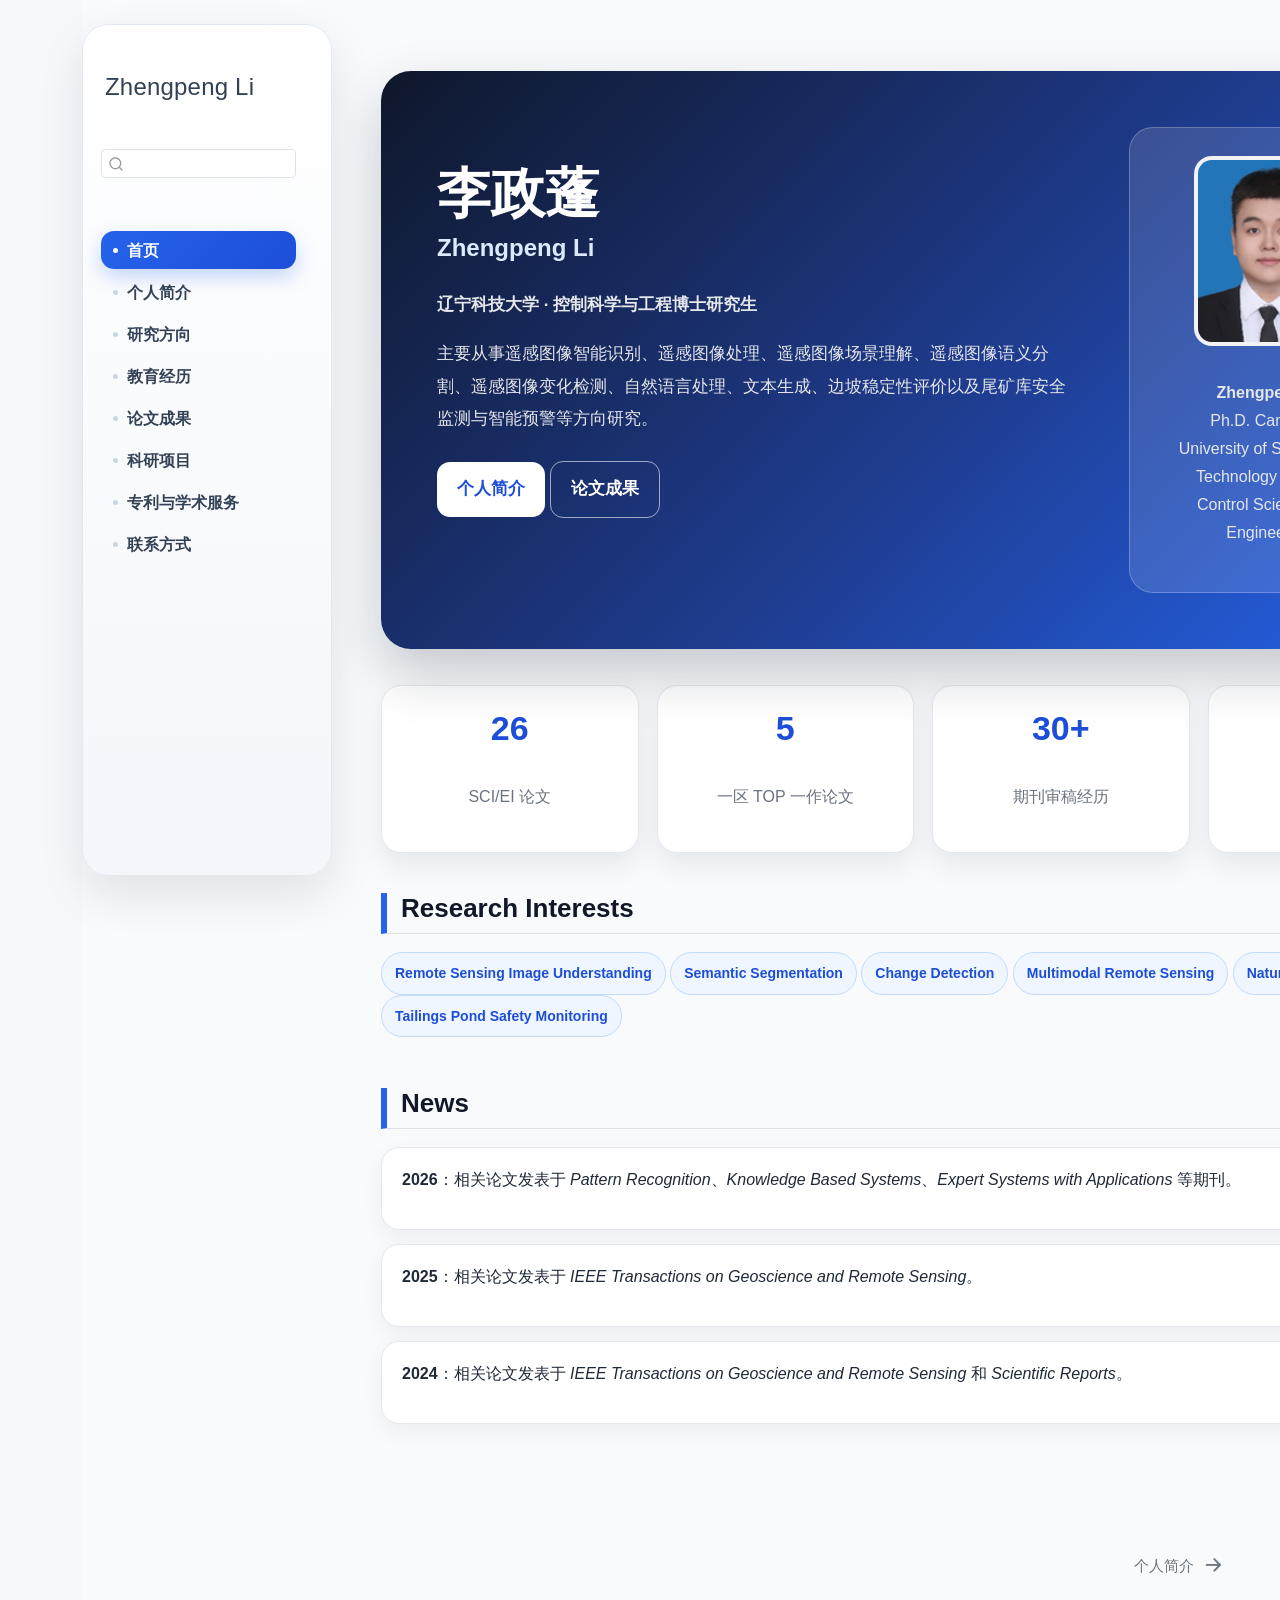
==== commit c94beb7a: "Remove CV download" ====
--- a/docs/index.html
+++ b/docs/index.html
@@ -159,12 +159,6 @@
  <span class="menu-text">联系方式</span></a>
   </div>
 </li>
-        <li class="sidebar-item">
-  <div class="sidebar-item-container"> 
-  <a href="./CV.pdf" class="sidebar-item-text sidebar-link">
- <span class="menu-text">下载简历</span></a>
-  </div>
-</li>
     </ul>
     </div>
 </nav>
@@ -201,7 +195,7 @@
 <p><strong>辽宁科技大学 · 控制科学与工程博士研究生</strong></p>
 <p>主要从事遥感图像智能识别、遥感图像处理、遥感图像场景理解、遥感图像语义分割、遥感图像变化检测、自然语言处理、文本生成、边坡稳定性评价以及尾矿库安全监测与智能预警等方向研究。</p>
 <div class="home-buttons">
-<p><a href="./about.html" class="btn-main">个人简介</a> <a href="./publications.html" class="btn-light">论文成果</a> <a href="CV.pdf" class="btn-light" target="_blank">下载完整简历</a></p>
+<p><a href="./about.html" class="btn-main">个人简介</a> <a href="./publications.html" class="btn-light">论文成果</a></p>
 </div>
 </section>
 </section>
--- a/docs/styles.css
+++ b/docs/styles.css
@@ -589,25 +589,6 @@
     background: #ffffff;
   }
 
-  /* 下载简历按钮特殊样式：最后一个菜单项 */
-  #quarto-sidebar .sidebar-item:last-child .sidebar-item-container a {
-    margin-top: 14px !important;
-    background: #0f172a !important;
-    color: #ffffff !important;
-    justify-content: center !important;
-    font-weight: 800 !important;
-    box-shadow: 0 10px 24px rgba(15, 23, 42, 0.20) !important;
-  }
-
-  #quarto-sidebar .sidebar-item:last-child .sidebar-item-container a::before {
-    display: none;
-  }
-
-  #quarto-sidebar .sidebar-item:last-child .sidebar-item-container a:hover {
-    background: #1d4ed8 !important;
-    color: #ffffff !important;
-    transform: translateY(-2px);
-  }
 
   /* 侧边栏滚动条 */
   #quarto-sidebar::-webkit-scrollbar {
